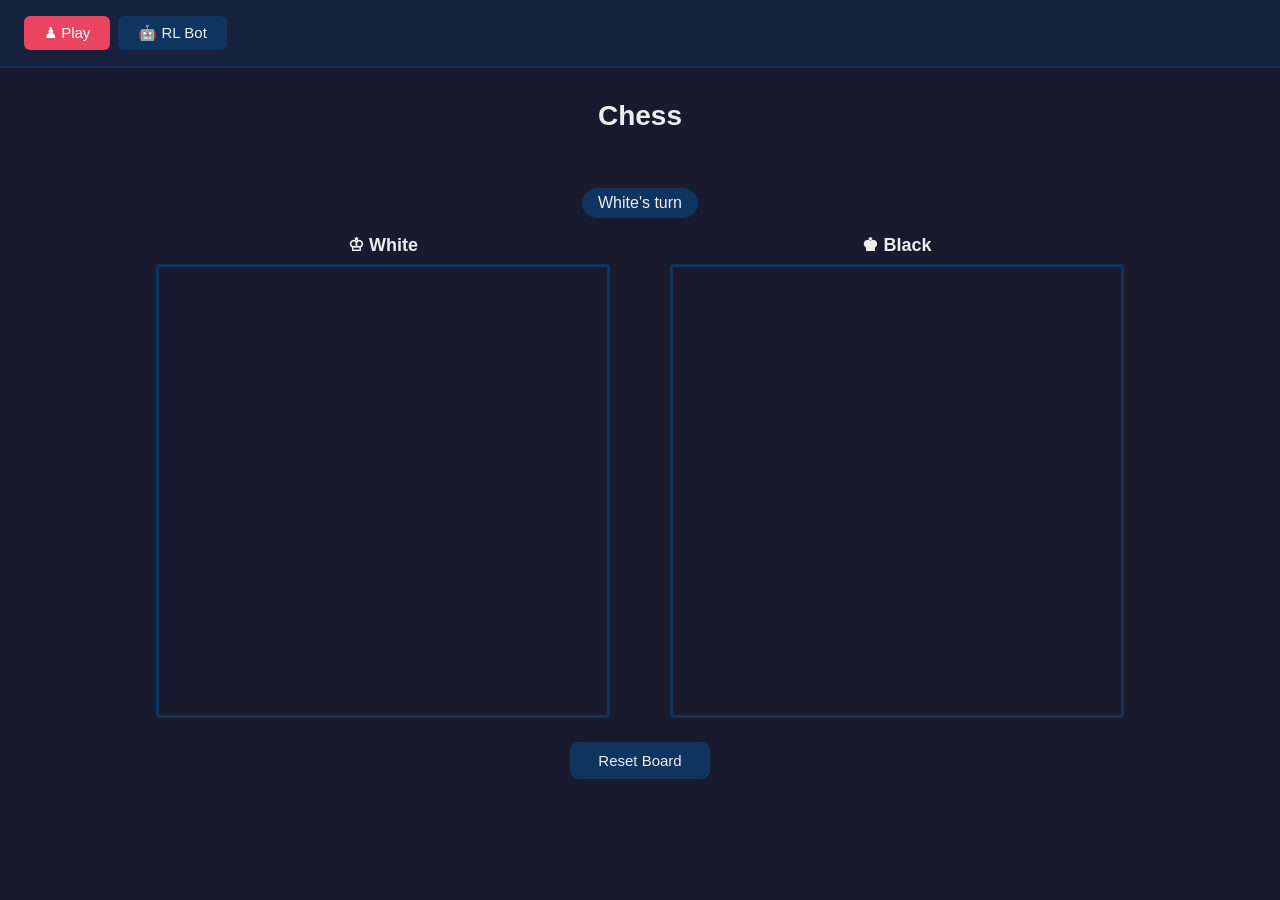
==== Game/index.html @ 16efe88f "FEN FORMAT" ====
<!DOCTYPE html>
<html lang="en">
<head>
  <meta charset="UTF-8">
  <meta name="viewport" content="width=device-width, initial-scale=1.0">
  <title>Chess</title>
  <style>
    * { box-sizing: border-box; margin: 0; padding: 0; }
    body {
      font-family: sans-serif;
      background: #1a1a2e;
      color: #eee;
      min-height: 100vh;
    }

    /* NAV */
    nav {
      display: flex;
      gap: 8px;
      padding: 16px 24px;
      background: #16213e;
      border-bottom: 2px solid #0f3460;
    }
    .nav-btn {
      padding: 8px 20px;
      border: none;
      border-radius: 6px;
      cursor: pointer;
      font-size: 15px;
      background: #0f3460;
      color: #eee;
      transition: background 0.2s;
    }
    .nav-btn.active { background: #e94560; color: white; }
    .nav-btn:hover:not(.active) { background: #1a4a8a; }

    /* PAGES */
    .page { display: none; padding: 32px; }
    .page.active { display: flex; flex-direction: column; align-items: center; }

    h1 { margin-bottom: 16px; font-size: 28px; }
    h2 { margin-bottom: 16px; font-size: 22px; }

    /* STATUS */
    #statusBar {
      font-size: 18px;
      margin-bottom: 12px;
      min-height: 28px;
      color: #eee;
    }
    #statusBar.check { color: orange; font-weight: bold; }
    #statusBar.checkmate { color: #e94560; font-weight: bold; }
    #statusBar.stalemate { color: steelblue; font-weight: bold; }

    /* TURN INDICATOR */
    #turnIndicator {
      font-size: 16px;
      margin-bottom: 16px;
      padding: 6px 16px;
      border-radius: 20px;
      background: #0f3460;
    }

    /* BOARDS */
    .boards-container {
      display: flex;
      gap: 60px;
      align-items: flex-start;
    }
    .board-wrapper {
      display: flex;
      flex-direction: column;
      align-items: center;
      gap: 8px;
    }
    .board-label {
      font-size: 18px;
      font-weight: bold;
    }
    .board {
      display: grid;
      grid-template-columns: repeat(8, 56px);
      grid-template-rows: repeat(8, 56px);
      border: 3px solid #0f3460;
      border-radius: 4px;
      overflow: hidden;
    }
    .cell {
      width: 56px;
      height: 56px;
      display: flex;
      align-items: center;
      justify-content: center;
      font-size: 36px;
      cursor: default;
    }
    .reset-container {
      margin-top: 24px;
    }
    .white { background-color: #f0d9b5; }
    .black { background-color: #b58863; }
    .cell[draggable="true"] { cursor: grab; }
    .drag-over { outline: 3px solid #4fc3f7; }
    .dragging { opacity: 0.4; }

    /* PROMOTION MODAL */
    #promotionModal {
      display: none;
      position: fixed;
      inset: 0;
      background: rgba(0,0,0,0.6);
      align-items: center;
      justify-content: center;
      z-index: 10;
    }
    #promotionModal.active { display: flex; }
    #promotionBox {
      background: #16213e;
      border: 2px solid #0f3460;
      border-radius: 12px;
      padding: 28px;
      text-align: center;
    }
    #promotionBox h2 { margin-bottom: 16px; color: #eee; }
    .promotion-options { display: flex; gap: 12px; justify-content: center; }
    .promotion-btn {
      font-size: 40px;
      width: 68px;
      height: 68px;
      border: 2px solid #0f3460;
      border-radius: 8px;
      cursor: pointer;
      background: #0f3460;
      color: white;
      transition: background 0.15s;
    }
    .promotion-btn:hover { background: #1a4a8a; }

    /* BOT PAGE */
    .bot-container {
      display: flex;
      flex-direction: column;
      align-items: center;
      gap: 24px;
      width: 100%;
      max-width: 600px;
    }
    .bot-section {
      background: #16213e;
      border: 1px solid #0f3460;
      border-radius: 10px;
      padding: 24px;
      width: 100%;
    }
    .bot-section h3 {
      margin-bottom: 16px;
      font-size: 18px;
      color: #4fc3f7;
      border-bottom: 1px solid #0f3460;
      padding-bottom: 8px;
    }
    .form-row {
      display: flex;
      align-items: center;
      justify-content: space-between;
      margin-bottom: 14px;
      gap: 16px;
    }
    .form-row label { font-size: 15px; color: #ccc; }
    .form-row input, .form-row select {
      background: #0f3460;
      border: 1px solid #1a4a8a;
      border-radius: 6px;
      color: #eee;
      padding: 6px 12px;
      font-size: 14px;
      width: 200px;
    }
    .form-row input[type="range"] {
      width: 160px;
      accent-color: #e94560;
    }
    .range-value {
      min-width: 32px;
      text-align: right;
      color: #e94560;
      font-weight: bold;
    }
    .btn {
      padding: 10px 28px;
      border: none;
      border-radius: 8px;
      font-size: 15px;
      cursor: pointer;
      transition: background 0.2s;
    }
    .btn-primary { background: #e94560; color: white; }
    .btn-primary:hover { background: #c73652; }
    .btn-secondary { background: #0f3460; color: #eee; }
    .btn-secondary:hover { background: #1a4a8a; }
    .btn-success { background: #2e7d32; color: white; }
    .btn-success:hover { background: #1b5e20; }

    .bot-status {
      padding: 12px 16px;
      border-radius: 8px;
      font-size: 14px;
      background: #0f3460;
      color: #ccc;
      width: 100%;
      min-height: 48px;
    }
    .bot-status.running { color: #4fc3f7; border-left: 3px solid #4fc3f7; }
    .bot-status.success { color: #81c784; border-left: 3px solid #81c784; }
    .bot-status.error { color: #e94560; border-left: 3px solid #e94560; }

    .training-controls {
      display: flex;
      gap: 10px;
      flex-wrap: wrap;
    }

    .stat-grid {
      display: grid;
      grid-template-columns: 1fr 1fr;
      gap: 10px;
    }
    .stat-box {
      background: #0f3460;
      border-radius: 8px;
      padding: 12px;
      text-align: center;
    }
    .stat-box .stat-value {
      font-size: 24px;
      font-weight: bold;
      color: #4fc3f7;
    }
    .stat-box .stat-label {
      font-size: 12px;
      color: #aaa;
      margin-top: 4px;
    }

    .color-selector {
      display: flex;
      gap: 10px;
    }
    .color-btn {
      padding: 8px 20px;
      border: 2px solid #0f3460;
      border-radius: 6px;
      cursor: pointer;
      font-size: 14px;
      background: #0f3460;
      color: #eee;
      transition: all 0.2s;
    }
    .color-btn.selected { border-color: #e94560; background: #e94560; }
  </style>
</head>
<body>

  <nav>
    <button class="nav-btn active" onclick="showPage('game')">♟ Play</button>
    <button class="nav-btn" onclick="showPage('bot')">🤖 RL Bot</button>
  </nav>

  <!-- GAME PAGE -->
  <div class="page active" id="page-game">
    <h1>Chess</h1>
    <div id="statusBar"></div>
    <div id="turnIndicator">White's turn</div>
    <div class="boards-container">
      <div class="board-wrapper">
        <div class="board-label">♔ White</div>
        <div class="board" id="boardWhite"></div>
      </div>
      <div class="board-wrapper">
        <div class="board-label">♚ Black</div>
        <div class="board" id="boardBlack"></div>
      </div>
    </div>
    <div class="reset-container">
      <button class="btn btn-secondary" id="resetBoardBtn">Reset Board</button>
    </div>
  </div>

  <!-- BOT PAGE -->
  <div class="page" id="page-bot">
    <h1>RL Bot Configuration</h1>
    <div class="bot-container">

      <!-- Model -->
      <div class="bot-section">
        <h3>Model</h3>
        <div class="form-row">
          <label>Algorithm</label>
          <select id="botAlgorithm">
            <option value="dqn">DQN</option>
            <option value="ppo">PPO</option>
            <option value="a3c">A3C</option>
            <option value="alphazero">AlphaZero-style MCTS</option>
          </select>
        </div>
        <div class="form-row">
          <label>Model file</label>
          <input type="text" id="modelPath" placeholder="models/chess_bot.pt" />
        </div>
        <div class="form-row">
          <label>Play as</label>
          <div class="color-selector">
            <button class="color-btn selected" id="colorW" onclick="selectColor('W')">White</button>
            <button class="color-btn" id="colorB" onclick="selectColor('B')">Black</button>
          </div>
        </div>
        <div class="form-row">
          <label></label>
          <div style="display:flex;gap:8px">
            <button class="btn btn-primary" onclick="loadBot()">Load Model</button>
            <button class="btn btn-secondary" onclick="resetBot()">Reset</button>
          </div>
        </div>
      </div>

      <!-- Training -->
      <div class="bot-section">
        <h3>Training</h3>
        <div class="form-row">
          <label>Episodes</label>
          <input type="number" id="trainEpisodes" value="1000" min="1" />
        </div>
        <div class="form-row">
          <label>Learning rate</label>
          <input type="number" id="learningRate" value="0.001" step="0.0001" min="0.00001" />
        </div>
        <div class="form-row">
          <label>Discount (γ)</label>
          <input type="range" id="gamma" min="0.8" max="0.999" step="0.001" value="0.99"
            oninput="document.getElementById('gammaVal').textContent=this.value" />
          <span class="range-value" id="gammaVal">0.99</span>
        </div>
        <div class="form-row">
          <label>Epsilon (ε)</label>
          <input type="range" id="epsilon" min="0.0" max="1.0" step="0.01" value="1.0"
            oninput="document.getElementById('epsilonVal').textContent=this.value" />
          <span class="range-value" id="epsilonVal">1.00</span>
        </div>
        <div class="form-row">
          <label>Batch size</label>
          <input type="number" id="batchSize" value="64" min="1" />
        </div>
        <div class="form-row">
          <label>Save every N episodes</label>
          <input type="number" id="saveInterval" value="100" min="1" />
        </div>
        <div class="training-controls">
          <button class="btn btn-success" onclick="startTraining()">▶ Start Training</button>
          <button class="btn btn-secondary" onclick="stopTraining()">⏹ Stop</button>
          <button class="btn btn-secondary" onclick="saveModel()">💾 Save Model</button>
        </div>
      </div>

      <!-- Stats -->
      <div class="bot-section">
        <h3>Training Stats</h3>
        <div class="stat-grid">
          <div class="stat-box">
            <div class="stat-value" id="statEpisode">0</div>
            <div class="stat-label">Episode</div>
          </div>
          <div class="stat-box">
            <div class="stat-value" id="statWinRate">0%</div>
            <div class="stat-label">Win Rate</div>
          </div>
          <div class="stat-box">
            <div class="stat-value" id="statAvgReward">0.00</div>
            <div class="stat-label">Avg Reward</div>
          </div>
          <div class="stat-box">
            <div class="stat-value" id="statEpsilon">1.00</div>
            <div class="stat-label">Current ε</div>
          </div>
        </div>
        <div class="bot-status" id="botStatus">No model loaded.</div>
      </div>

    </div>
  </div>

  <!-- PROMOTION MODAL -->
  <div id="promotionModal">
    <div id="promotionBox">
      <h2>Promote Pawn</h2>
      <div class="promotion-options" id="promotionOptions"></div>
    </div>
  </div>

  <script>
    // ─── PAGE NAV ───────────────────────────────────────────────────────────
    function showPage(name) {
      document.querySelectorAll('.page').forEach(p => p.classList.remove('active'));
      document.querySelectorAll('.nav-btn').forEach(b => b.classList.remove('active'));
      document.getElementById('page-' + name).classList.add('active');
      event.target.classList.add('active');
    }
    

    // ─── BOT PAGE ────────────────────────────────────────────────────────────
    let botColor = 'W';

    function selectColor(c) {
      botColor = c;
      document.getElementById('colorW').classList.toggle('selected', c === 'W');
      document.getElementById('colorB').classList.toggle('selected', c === 'B');
    }

    function setBotStatus(msg, type = '') {
      const el = document.getElementById('botStatus');
      el.textContent = msg;
      el.className = 'bot-status ' + type;
    }

    async function loadBot() {
      const path = document.getElementById('modelPath').value;
      const algo = document.getElementById('botAlgorithm').value;
      setBotStatus(`Loading ${algo} model from ${path || 'default path'}...`, 'running');
      try {
        const res = await fetch('http://127.0.0.1:5000/api/bot/load', {
          method: 'POST',
          headers: { 'Content-Type': 'application/json' },
          body: JSON.stringify({ path, algorithm: algo, color: botColor })
        });
        const data = await res.json();
        if (data.error) setBotStatus(data.error, 'error');
        else setBotStatus(data.message || 'Model loaded.', 'success');
      } catch {
        setBotStatus('Could not reach server.', 'error');
      }
    }

    function resetBot() {
      setBotStatus('Bot reset.', '');
      document.getElementById('statEpisode').textContent = '0';
      document.getElementById('statWinRate').textContent = '0%';
      document.getElementById('statAvgReward').textContent = '0.00';
      document.getElementById('statEpsilon').textContent = '1.00';
    }

    let trainingInterval = null;

    async function startTraining() {
      const config = {
        episodes: parseInt(document.getElementById('trainEpisodes').value),
        learning_rate: parseFloat(document.getElementById('learningRate').value),
        gamma: parseFloat(document.getElementById('gamma').value),
        epsilon: parseFloat(document.getElementById('epsilon').value),
        batch_size: parseInt(document.getElementById('batchSize').value),
        save_interval: parseInt(document.getElementById('saveInterval').value),
        algorithm: document.getElementById('botAlgorithm').value,
        color: botColor
      };

      setBotStatus('Training started...', 'running');

      try {
        await fetch('http://127.0.0.1:5000/api/bot/train/start', {
          method: 'POST',
          headers: { 'Content-Type': 'application/json' },
          body: JSON.stringify(config)
        });
      } catch {
        setBotStatus('Could not reach server.', 'error');
        return;
      }

      // Poll for stats every 2 seconds
      trainingInterval = setInterval(async () => {
        try {
          const res = await fetch('http://127.0.0.1:5000/api/bot/stats');
          const data = await res.json();
          if (data.episode !== undefined) {
            document.getElementById('statEpisode').textContent = data.episode;
            document.getElementById('statWinRate').textContent =
              (data.win_rate * 100).toFixed(1) + '%';
            document.getElementById('statAvgReward').textContent =
              data.avg_reward.toFixed(2);
            document.getElementById('statEpsilon').textContent =
              data.epsilon.toFixed(3);
            setBotStatus(`Training... episode ${data.episode}`, 'running');
            if (data.done) {
              clearInterval(trainingInterval);
              setBotStatus('Training complete!', 'success');
            }
          }
        } catch {}
      }, 2000);
    }

    async function stopTraining() {
      clearInterval(trainingInterval);
      try {
        await fetch('http://127.0.0.1:5000/api/bot/train/stop', { method: 'POST' });
      } catch {}
      setBotStatus('Training stopped.', '');
    }

    async function saveModel() {
      const path = document.getElementById('modelPath').value;
      setBotStatus('Saving model...', 'running');
      try {
        const res = await fetch('http://127.0.0.1:5000/api/bot/save', {
          method: 'POST',
          headers: { 'Content-Type': 'application/json' },
          body: JSON.stringify({ path })
        });
        const data = await res.json();
        if (data.error) setBotStatus(data.error, 'error');
        else setBotStatus(data.message || 'Model saved.', 'success');
      } catch {
        setBotStatus('Could not reach server.', 'error');
      }
    }

    // ─── GAME ────────────────────────────────────────────────────────────────
    (async () => {
      document.getElementById('resetBoardBtn').addEventListener('click', async () => {
        try {
          const response = await fetch('http://127.0.0.1:5000/api/reset', {
            method: 'POST',
            headers: { 'Content-Type': 'application/json' }
          });
          const data = await response.json();
          if (data.board) {
            currentTurn = 'W'; // Reset the turn to White
            renderBoth(data.board); // Re-render the board
            updateTurnIndicator(); // Update the turn indicator
            document.getElementById('statusBar').textContent = ''; // Clear the status bar
          } else if (data.error) {
            alert(data.error);
          }
        } catch (error) {
          console.error('Error resetting the board:', error);
          alert('Failed to reset the board. Please try again.');
        }
      });

      let currentTurn = 'W';

      async function fetchBoard() {
        const res = await fetch('http://127.0.0.1:5000/api/board');
        return await res.json();
      }

      function renderBoard(boardData, containerId, perspective) {
        const container = document.getElementById(containerId);
        container.innerHTML = '';
        const rows = perspective === 'W' ? [...boardData].reverse() : boardData;

        rows.forEach((row, rowIndex) => {
          row.forEach((cell, colIndex) => {
            const cellDiv = document.createElement('div');
            cellDiv.className = `cell ${((rowIndex + colIndex) % 2 === 0) ? 'white' : 'black'}`;

            const gridRow = perspective === 'W' ? (rowIndex) : (7 - rowIndex);

            if (cell !== ' ') {
              cellDiv.textContent = cell;

              const whitePieces = ['♚','♛','♜','♝','♞','♟'];
              const blackPieces = ['♔','♕','♖','♗','♘','♙'];
              const isWhitePiece = whitePieces.includes(cell);
              const isBlackPiece = blackPieces.includes(cell);

              const canDrag =
                (perspective === 'W' && isWhitePiece && currentTurn === 'W') ||
                (perspective === 'B' && isBlackPiece && currentTurn === 'B');

              if (canDrag) {
                cellDiv.draggable = true;
                cellDiv.addEventListener('dragstart', (e) => {
                  e.dataTransfer.setData('from-row', gridRow);
                  e.dataTransfer.setData('from-col', colIndex);
                  e.dataTransfer.setData('perspective', perspective);
                  cellDiv.classList.add('dragging');
                });
                cellDiv.addEventListener('dragend', () => {
                  cellDiv.classList.remove('dragging');
                });
              }
            }

            cellDiv.addEventListener('dragover', (e) => {
              e.preventDefault();
              cellDiv.classList.add('drag-over');
            });
            cellDiv.addEventListener('dragleave', () => {
              cellDiv.classList.remove('drag-over');
            });
            cellDiv.addEventListener('drop', async (e) => {
              e.preventDefault();
              cellDiv.classList.remove('drag-over');

              const fromRow = parseInt(e.dataTransfer.getData('from-row'));
              const fromCol = parseInt(e.dataTransfer.getData('from-col'));
              const dragPerspective = e.dataTransfer.getData('perspective');

              if (dragPerspective !== perspective) return;
              if (fromRow === gridRow && fromCol === colIndex) return;

              const res = await fetch('http://127.0.0.1:5000/api/move', {
                method: 'POST',
                headers: { 'Content-Type': 'application/json' },
                body: JSON.stringify({
                  from: [fromRow, fromCol],
                  to:   [gridRow, colIndex]
                })
              });

              //Call eval here to get new position evaluation

              const data = await res.json();
              if (data.error) {
                alert(data.error);
              } else if (data.promotion) {
                renderBoth(data.board);
                showPromotionPicker(data.board[gridRow][colIndex]);
              } else {
                currentTurn = currentTurn === 'W' ? 'B' : 'W';
                renderBoth(data.board);
                updateStatus(data);
                updateTurnIndicator();
              }
            });

            container.appendChild(cellDiv);
          });
        });
      }

      function renderBoth(boardData) {
        renderBoard(boardData, 'boardWhite', 'W');
        renderBoard(boardData, 'boardBlack', 'B');
      }

      function updateTurnIndicator() {
        document.getElementById('turnIndicator').textContent =
          currentTurn === 'W' ? "White's turn" : "Black's turn";
      }

      function updateStatus(data) {
        const bar = document.getElementById('statusBar');
        bar.className = '';
        if (data.checkmate) {
          const winner = data.checkmated_color === 'W' ? 'Black' : 'White';
          bar.textContent = `Checkmate! ${winner} wins!`;
          bar.className = 'checkmate';
        } else if (data.stalemate) {
          bar.textContent = "Stalemate! It's a draw!";
          bar.className = 'stalemate';
        } else if (data.check) {
          const inCheck = data.checked_color === 'B' ? 'Black' : 'White';
          bar.textContent = `${inCheck} is in check!`;
          bar.className = 'check';
        } else {
          bar.textContent = '';
        }
      }

      function showPromotionPicker(pawnIcon) {
        const isWhite = pawnIcon === '♟';
        const pieces = isWhite
          ? { queen: '♛', rook: '♜', bishop: '♝', knight: '♞' } 
          : { queen: '♕', rook: '♖', bishop: '♗', knight: '♘' };

        const modal = document.getElementById('promotionModal');
        const options = document.getElementById('promotionOptions');
        options.innerHTML = '';

        for (const [name, icon] of Object.entries(pieces)) {
          const btn = document.createElement('button');
          btn.className = 'promotion-btn';
          btn.textContent = icon;
          btn.title = name;
          btn.addEventListener('click', async () => {
            modal.classList.remove('active');
            const res = await fetch('http://127.0.0.1:5000/api/promote', {
              method: 'POST',
              headers: { 'Content-Type': 'application/json' },
              body: JSON.stringify({ piece: name })
            });
            const data = await res.json();
            if (data.error) {
              alert(data.error);
            } else {
              currentTurn = currentTurn === 'W' ? 'B' : 'W';
              renderBoth(data.board);
              updateStatus(data);
              updateTurnIndicator();
            }
          });
          options.appendChild(btn);
        }

        modal.classList.add('active');
      }

      const board = await fetchBoard();
      renderBoth(board);
    })();
  </script>
</body>
</html>
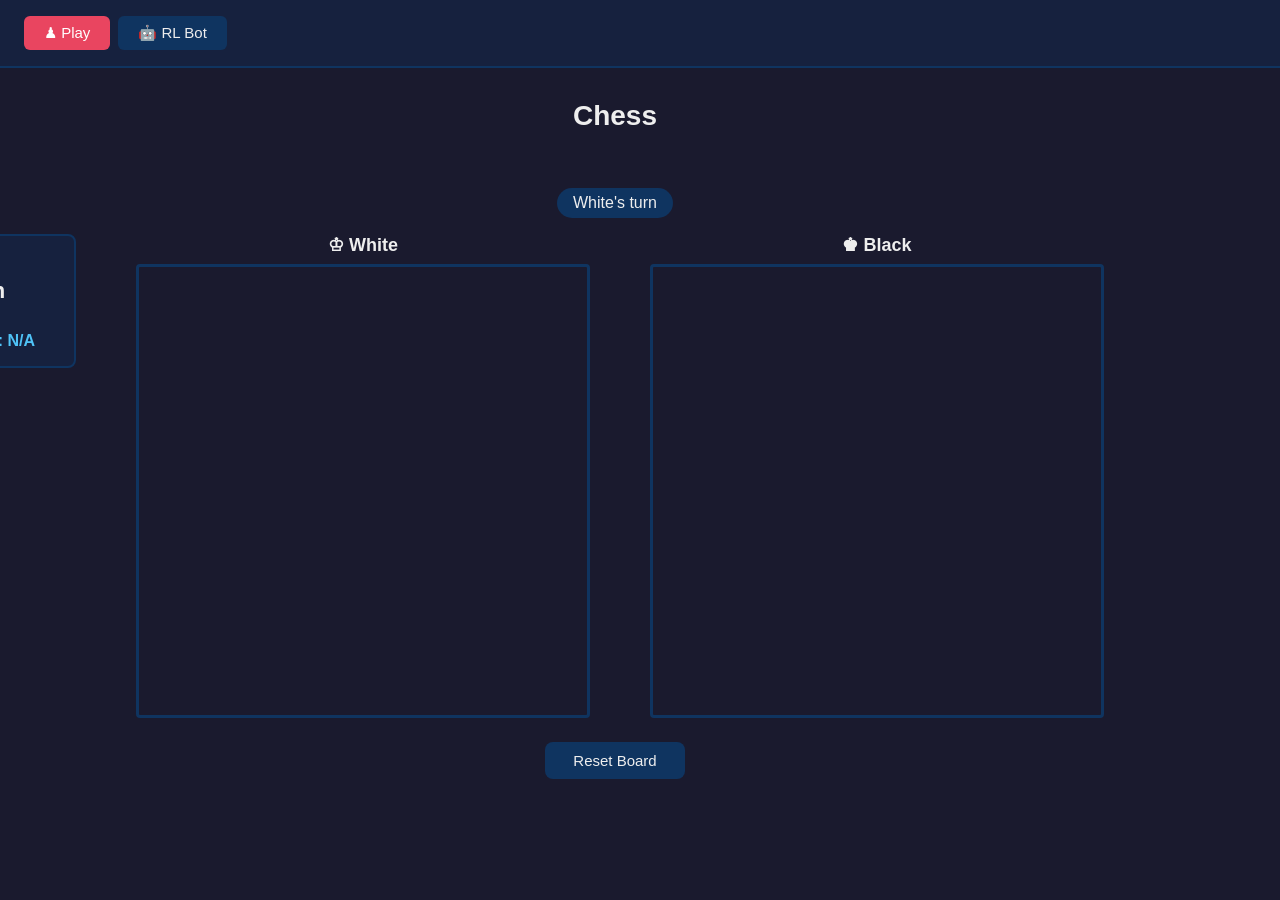
==== commit 7a8ae7cd: "ui fixes with eval showing" ====
--- a/Game/index.html
+++ b/Game/index.html
@@ -59,6 +59,7 @@
       padding: 6px 16px;
       border-radius: 20px;
       background: #0f3460;
+      margin-left: -50px;
     }
 
     /* BOARDS */
@@ -96,6 +97,7 @@
     }
     .reset-container {
       margin-top: 24px;
+      margin-left: -50px;
     }
     .white { background-color: #f0d9b5; }
     .black { background-color: #b58863; }
@@ -256,6 +258,32 @@
       color: #eee;
       transition: all 0.2s;
     }
+
+    .eval-wrapper {
+      display: flex;
+      flex-direction: column;
+      align-items: center;
+      gap: 12px;
+      padding: 16px;
+      background: #16213e;
+      border: 2px solid #0f3460;
+      border-radius: 8px;
+      color: #eee;
+      width: 200px;
+      margin-left: -300px;
+    }
+
+    .eval-result {
+      font-size: 16px;
+      font-weight: bold;
+      color: #4fc3f7;
+      text-align: center;
+    }
+
+    h1 {
+      position: relative;
+      left: -25px; /* Moves the element 50px to the left */
+    }
     .color-btn.selected { border-color: #e94560; background: #e94560; }
   </style>
 </head>
@@ -272,6 +300,13 @@
     <div id="statusBar"></div>
     <div id="turnIndicator">White's turn</div>
     <div class="boards-container">
+      <!-- Evaluation Section -->
+      <div class="eval-wrapper">
+        <h2>Match Evaluation</h2>
+        <div id="evalResult" class="eval-result">Evaluation: N/A</div>
+      </div>
+    
+      <!-- Boards -->
       <div class="board-wrapper">
         <div class="board-label">♔ White</div>
         <div class="board" id="boardWhite"></div>
@@ -397,12 +432,53 @@
   </div>
 
   <script>
+    const PIECE_IMAGES = {
+      'WK': 'static/pieces/wK.svg',
+      'WQ': 'static/pieces/wQ.svg',
+      'WR': 'static/pieces/wR.svg',
+      'WB': 'static/pieces/wB.svg',
+      'WN': 'static/pieces/wN.svg',
+      'WP': 'static/pieces/wP.svg',
+      'Bk': 'static/pieces/bK.svg',
+      'Bq': 'static/pieces/bQ.svg',
+      'Br': 'static/pieces/bR.svg',
+      'Bb': 'static/pieces/bB.svg',
+      'Bn': 'static/pieces/bN.svg',
+      'Bp': 'static/pieces/bP.svg',
+    };
+
+    function getPieceImage(fen, color) {
+      const key = color + fen;
+      console.log('Fetching image for:', key, '->', PIECE_IMAGES[key]);
+      return PIECE_IMAGES[key] || null;
+    }
+
     // ─── PAGE NAV ───────────────────────────────────────────────────────────
     function showPage(name) {
       document.querySelectorAll('.page').forEach(p => p.classList.remove('active'));
       document.querySelectorAll('.nav-btn').forEach(b => b.classList.remove('active'));
       document.getElementById('page-' + name).classList.add('active');
       event.target.classList.add('active');
+      updateEvaluation();
+    }
+
+    async function updateEvaluation() {
+      try {
+        const response = await fetch('http://127.0.0.1:5000/api/eval');
+        const data = await response.json();
+        if (data.evaluation) {
+          const evalResult = data.evaluation;
+          const evalText = evalResult.type === 'cp'
+            ? `Centipawns: ${evalResult.value}`
+            : `Mate in ${evalResult.value}`;
+          document.getElementById('evalResult').textContent = `Evaluation: ${evalText}`;
+        } else {
+          document.getElementById('evalResult').textContent = 'Evaluation: Error fetching evaluation';
+        }
+      } catch (error) {
+        console.error('Error fetching evaluation:', error);
+        document.getElementById('evalResult').textContent = 'Evaluation: Failed to fetch';
+      }
     }
     
 
@@ -557,24 +633,31 @@
         container.innerHTML = '';
         const rows = perspective === 'W' ? [...boardData].reverse() : boardData;
 
+        console.log("---------------NEW CALL RENDER BOARD--------------")
         rows.forEach((row, rowIndex) => {
           row.forEach((cell, colIndex) => {
             const cellDiv = document.createElement('div');
             cellDiv.className = `cell ${((rowIndex + colIndex) % 2 === 0) ? 'white' : 'black'}`;
 
-            const gridRow = perspective === 'W' ? (rowIndex) : (7 - rowIndex);
-
-            if (cell !== ' ') {
-              cellDiv.textContent = cell;
-
-              const whitePieces = ['♚','♛','♜','♝','♞','♟'];
-              const blackPieces = ['♔','♕','♖','♗','♘','♙'];
-              const isWhitePiece = whitePieces.includes(cell);
-              const isBlackPiece = blackPieces.includes(cell);
+            const gridRow = perspective === 'W' ? (7 - rowIndex) : rowIndex;
+            const fen = cell.fen;
+            // console.log(`Rendering cell at gridRow: ${gridRow}, colIndex: ${colIndex}, fen: ${fen}, color: ${cell.color}`);
+            const pieceColor = cell.color;
+
+            if (fen !== ' ') {
+              const imgSrc = getPieceImage(fen, pieceColor);
+              if (imgSrc) {
+                const img = document.createElement('img');
+                img.src = imgSrc;
+                img.style.width = '46px';
+                img.style.height = '46px';
+                img.style.pointerEvents = 'none';  // so drag events hit the cell, not the img
+                cellDiv.appendChild(img);
+              }
 
               const canDrag =
-                (perspective === 'W' && isWhitePiece && currentTurn === 'W') ||
-                (perspective === 'B' && isBlackPiece && currentTurn === 'B');
+                (perspective === 'W' && pieceColor === 'W' && currentTurn === 'W') ||
+                (perspective === 'B' && pieceColor === 'B' && currentTurn === 'B');
 
               if (canDrag) {
                 cellDiv.draggable = true;
@@ -617,14 +700,12 @@
                 })
               });
 
-              //Call eval here to get new position evaluation
-
               const data = await res.json();
               if (data.error) {
                 alert(data.error);
               } else if (data.promotion) {
                 renderBoth(data.board);
-                showPromotionPicker(data.board[gridRow][colIndex]);
+                showPromotionPicker(data.color);
               } else {
                 currentTurn = currentTurn === 'W' ? 'B' : 'W';
                 renderBoth(data.board);
@@ -641,6 +722,7 @@
       function renderBoth(boardData) {
         renderBoard(boardData, 'boardWhite', 'W');
         renderBoard(boardData, 'boardBlack', 'B');
+        updateEvaluation();
       }
 
       function updateTurnIndicator() {
@@ -667,27 +749,31 @@
         }
       }
 
-      function showPromotionPicker(pawnIcon) {
-        const isWhite = pawnIcon === '♟';
-        const pieces = isWhite
-          ? { queen: '♛', rook: '♜', bishop: '♝', knight: '♞' } 
-          : { queen: '♕', rook: '♖', bishop: '♗', knight: '♘' };
+      function showPromotionPicker(pieceColor) {
+        const pieces = pieceColor == 'W' ? ['Q', 'R', 'B', 'N'] : ['q', 'r', 'b', 'n'];
+        const names  = { Q: 'queen', R: 'rook', B: 'bishop', N: 'knight' };
 
         const modal = document.getElementById('promotionModal');
         const options = document.getElementById('promotionOptions');
         options.innerHTML = '';
-
-        for (const [name, icon] of Object.entries(pieces)) {
+        console.log("---------------NEW CALL PROMOTION--------------")
+        pieces.forEach(fen => {
           const btn = document.createElement('button');
           btn.className = 'promotion-btn';
-          btn.textContent = icon;
-          btn.title = name;
+
+          const img = document.createElement('img');
+          img.src = getPieceImage(fen, pieceColor);
+          img.style.width = '48px';
+          img.style.height = '48px';
+          btn.appendChild(img);
+          btn.title = names[fen.toUpperCase()];
+
           btn.addEventListener('click', async () => {
             modal.classList.remove('active');
             const res = await fetch('http://127.0.0.1:5000/api/promote', {
               method: 'POST',
               headers: { 'Content-Type': 'application/json' },
-              body: JSON.stringify({ piece: name })
+              body: JSON.stringify({ piece: names[fen.toUpperCase()] })
             });
             const data = await res.json();
             if (data.error) {
@@ -700,7 +786,7 @@
             }
           });
           options.appendChild(btn);
-        }
+        });
 
         modal.classList.add('active');
       }
@@ -710,4 +796,6 @@
     })();
   </script>
 </body>
-</html>+</html>
+
+
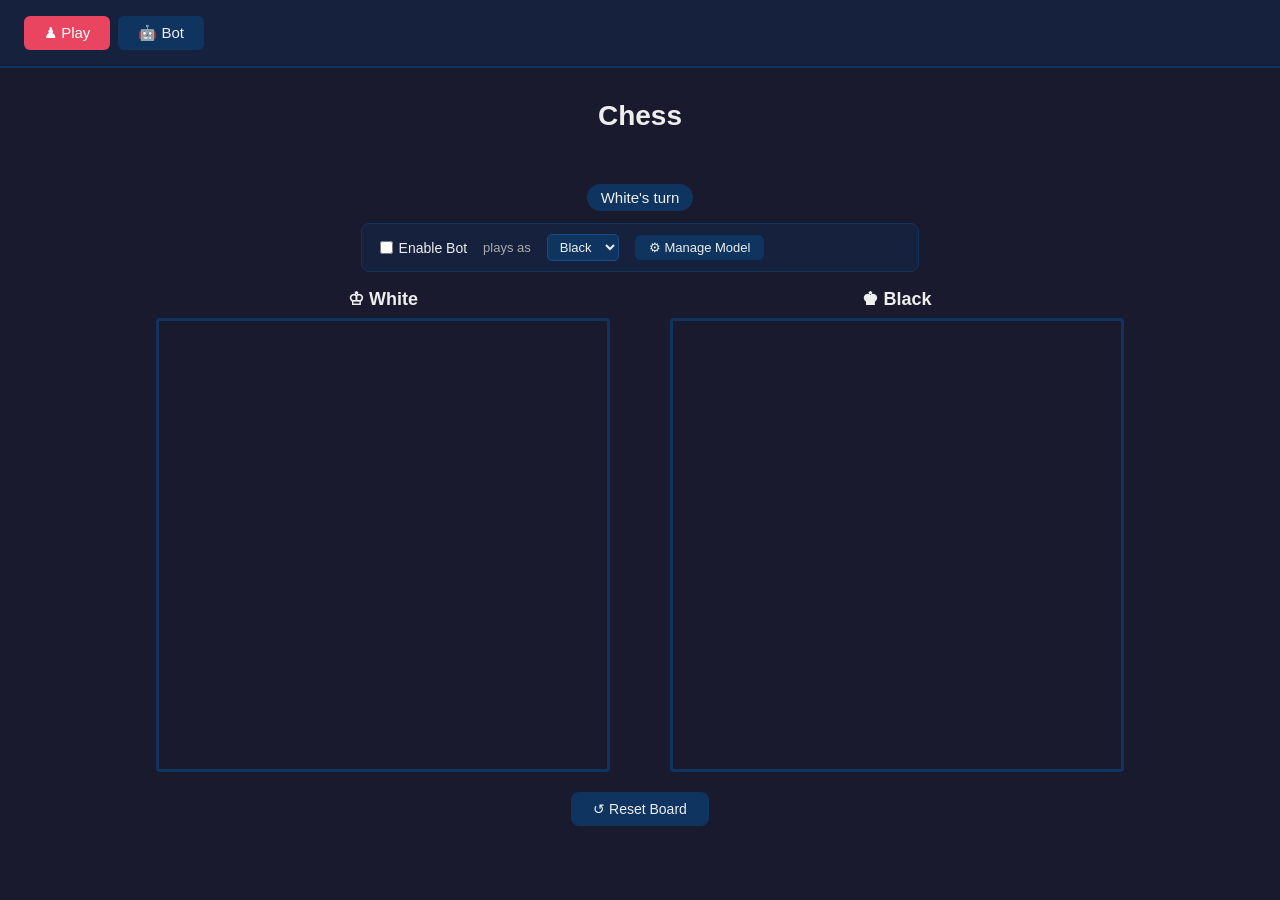
==== commit 984deab4: "missing_eval" ====
--- a/Game/index.html
+++ b/Game/index.html
@@ -6,796 +6,428 @@
   <title>Chess</title>
   <style>
     * { box-sizing: border-box; margin: 0; padding: 0; }
-    body {
-      font-family: sans-serif;
-      background: #1a1a2e;
-      color: #eee;
-      min-height: 100vh;
+    body { font-family: sans-serif; background: #1a1a2e; color: #eee; min-height: 100vh; }
+
+    nav { display:flex; gap:8px; padding:16px 24px; background:#16213e; border-bottom:2px solid #0f3460; }
+    .nav-btn { padding:8px 20px; border:none; border-radius:6px; cursor:pointer; font-size:15px; background:#0f3460; color:#eee; transition:background .2s; }
+    .nav-btn.active { background:#e94560; color:white; }
+    .nav-btn:hover:not(.active) { background:#1a4a8a; }
+
+    .page { display:none; padding:32px; }
+    .page.active { display:flex; flex-direction:column; align-items:center; }
+
+    h1 { margin-bottom:16px; font-size:28px; }
+    h2 { margin-bottom:12px; font-size:20px; }
+
+    #statusBar { font-size:18px; margin-bottom:8px; min-height:28px; }
+    #statusBar.check     { color:orange; font-weight:bold; }
+    #statusBar.checkmate { color:#e94560; font-weight:bold; }
+    #statusBar.stalemate { color:steelblue; font-weight:bold; }
+
+    #turnIndicator { font-size:15px; margin-bottom:12px; padding:5px 14px; border-radius:20px; background:#0f3460; }
+
+    /* Bot panel — sits between status and boards */
+    .bot-panel {
+      display:flex; align-items:center; gap:16px; flex-wrap:wrap;
+      background:#16213e; border:1px solid #0f3460; border-radius:8px;
+      padding:10px 18px; margin-bottom:16px; width:fit-content;
     }
-
-    /* NAV */
-    nav {
-      display: flex;
-      gap: 8px;
-      padding: 16px 24px;
-      background: #16213e;
-      border-bottom: 2px solid #0f3460;
-    }
-    .nav-btn {
-      padding: 8px 20px;
-      border: none;
-      border-radius: 6px;
-      cursor: pointer;
-      font-size: 15px;
-      background: #0f3460;
-      color: #eee;
-      transition: background 0.2s;
-    }
-    .nav-btn.active { background: #e94560; color: white; }
-    .nav-btn:hover:not(.active) { background: #1a4a8a; }
-
-    /* PAGES */
-    .page { display: none; padding: 32px; }
-    .page.active { display: flex; flex-direction: column; align-items: center; }
-
-    h1 { margin-bottom: 16px; font-size: 28px; }
-    h2 { margin-bottom: 16px; font-size: 22px; }
-
-    /* STATUS */
-    #statusBar {
-      font-size: 18px;
-      margin-bottom: 12px;
-      min-height: 28px;
-      color: #eee;
-    }
-    #statusBar.check { color: orange; font-weight: bold; }
-    #statusBar.checkmate { color: #e94560; font-weight: bold; }
-    #statusBar.stalemate { color: steelblue; font-weight: bold; }
-
-    /* TURN INDICATOR */
-    #turnIndicator {
-      font-size: 16px;
-      margin-bottom: 16px;
-      padding: 6px 16px;
-      border-radius: 20px;
-      background: #0f3460;
-      margin-left: -50px;
-    }
-
-    /* BOARDS */
-    .boards-container {
-      display: flex;
-      gap: 60px;
-      align-items: flex-start;
-    }
-    .board-wrapper {
-      display: flex;
-      flex-direction: column;
-      align-items: center;
-      gap: 8px;
-    }
-    .board-label {
-      font-size: 18px;
-      font-weight: bold;
-    }
-    .board {
-      display: grid;
-      grid-template-columns: repeat(8, 56px);
-      grid-template-rows: repeat(8, 56px);
-      border: 3px solid #0f3460;
-      border-radius: 4px;
-      overflow: hidden;
-    }
-    .cell {
-      width: 56px;
-      height: 56px;
-      display: flex;
-      align-items: center;
-      justify-content: center;
-      font-size: 36px;
-      cursor: default;
-    }
-    .reset-container {
-      margin-top: 24px;
-      margin-left: -50px;
-    }
-    .white { background-color: #f0d9b5; }
-    .black { background-color: #b58863; }
-    .cell[draggable="true"] { cursor: grab; }
-    .drag-over { outline: 3px solid #4fc3f7; }
-    .dragging { opacity: 0.4; }
-
-    /* PROMOTION MODAL */
-    #promotionModal {
-      display: none;
-      position: fixed;
-      inset: 0;
-      background: rgba(0,0,0,0.6);
-      align-items: center;
-      justify-content: center;
-      z-index: 10;
-    }
-    #promotionModal.active { display: flex; }
-    #promotionBox {
-      background: #16213e;
-      border: 2px solid #0f3460;
-      border-radius: 12px;
-      padding: 28px;
-      text-align: center;
-    }
-    #promotionBox h2 { margin-bottom: 16px; color: #eee; }
-    .promotion-options { display: flex; gap: 12px; justify-content: center; }
-    .promotion-btn {
-      font-size: 40px;
-      width: 68px;
-      height: 68px;
-      border: 2px solid #0f3460;
-      border-radius: 8px;
-      cursor: pointer;
-      background: #0f3460;
-      color: white;
-      transition: background 0.15s;
-    }
-    .promotion-btn:hover { background: #1a4a8a; }
-
-    /* BOT PAGE */
-    .bot-container {
-      display: flex;
-      flex-direction: column;
-      align-items: center;
-      gap: 24px;
-      width: 100%;
-      max-width: 600px;
-    }
-    .bot-section {
-      background: #16213e;
-      border: 1px solid #0f3460;
-      border-radius: 10px;
-      padding: 24px;
-      width: 100%;
-    }
-    .bot-section h3 {
-      margin-bottom: 16px;
-      font-size: 18px;
-      color: #4fc3f7;
-      border-bottom: 1px solid #0f3460;
-      padding-bottom: 8px;
-    }
-    .form-row {
-      display: flex;
-      align-items: center;
-      justify-content: space-between;
-      margin-bottom: 14px;
-      gap: 16px;
-    }
-    .form-row label { font-size: 15px; color: #ccc; }
-    .form-row input, .form-row select {
-      background: #0f3460;
-      border: 1px solid #1a4a8a;
-      border-radius: 6px;
-      color: #eee;
-      padding: 6px 12px;
-      font-size: 14px;
-      width: 200px;
-    }
-    .form-row input[type="range"] {
-      width: 160px;
-      accent-color: #e94560;
-    }
-    .range-value {
-      min-width: 32px;
-      text-align: right;
-      color: #e94560;
-      font-weight: bold;
-    }
-    .btn {
-      padding: 10px 28px;
-      border: none;
-      border-radius: 8px;
-      font-size: 15px;
-      cursor: pointer;
-      transition: background 0.2s;
-    }
-    .btn-primary { background: #e94560; color: white; }
-    .btn-primary:hover { background: #c73652; }
-    .btn-secondary { background: #0f3460; color: #eee; }
-    .btn-secondary:hover { background: #1a4a8a; }
-    .btn-success { background: #2e7d32; color: white; }
-    .btn-success:hover { background: #1b5e20; }
-
-    .bot-status {
-      padding: 12px 16px;
-      border-radius: 8px;
-      font-size: 14px;
-      background: #0f3460;
-      color: #ccc;
-      width: 100%;
-      min-height: 48px;
-    }
-    .bot-status.running { color: #4fc3f7; border-left: 3px solid #4fc3f7; }
-    .bot-status.success { color: #81c784; border-left: 3px solid #81c784; }
-    .bot-status.error { color: #e94560; border-left: 3px solid #e94560; }
-
-    .training-controls {
-      display: flex;
-      gap: 10px;
-      flex-wrap: wrap;
-    }
-
-    .stat-grid {
-      display: grid;
-      grid-template-columns: 1fr 1fr;
-      gap: 10px;
-    }
-    .stat-box {
-      background: #0f3460;
-      border-radius: 8px;
-      padding: 12px;
-      text-align: center;
-    }
-    .stat-box .stat-value {
-      font-size: 24px;
-      font-weight: bold;
-      color: #4fc3f7;
-    }
-    .stat-box .stat-label {
-      font-size: 12px;
-      color: #aaa;
-      margin-top: 4px;
-    }
-
-    .color-selector {
-      display: flex;
-      gap: 10px;
-    }
-    .color-btn {
-      padding: 8px 20px;
-      border: 2px solid #0f3460;
-      border-radius: 6px;
-      cursor: pointer;
-      font-size: 14px;
-      background: #0f3460;
-      color: #eee;
-      transition: all 0.2s;
-    }
-
-    .eval-wrapper {
-      display: flex;
-      flex-direction: column;
-      align-items: center;
-      gap: 12px;
-      padding: 16px;
-      background: #16213e;
-      border: 2px solid #0f3460;
-      border-radius: 8px;
-      color: #eee;
-      width: 200px;
-      margin-left: -300px;
-    }
-
-    .eval-result {
-      font-size: 16px;
-      font-weight: bold;
-      color: #4fc3f7;
-      text-align: center;
-    }
-
-    h1 {
-      position: relative;
-      left: -25px; /* Moves the element 50px to the left */
-    }
-    .color-btn.selected { border-color: #e94560; background: #e94560; }
+    .bot-panel label { display:flex; align-items:center; gap:6px; cursor:pointer; font-size:14px; }
+    .bot-panel select { background:#0f3460; border:1px solid #1a4a8a; border-radius:5px; color:#eee; padding:4px 8px; font-size:13px; }
+    .bot-panel .btn-sm { padding:5px 14px; border:none; border-radius:6px; cursor:pointer; font-size:13px; }
+    .btn-sm.primary { background:#e94560; color:white; }
+    .btn-sm.secondary { background:#0f3460; color:#eee; }
+    .btn-sm.secondary:hover { background:#1a4a8a; }
+    #botIndicator { font-size:13px; color:#4fc3f7; min-width:120px; }
+
+    .boards-container { display:flex; gap:60px; align-items:flex-start; }
+    .board-wrapper    { display:flex; flex-direction:column; align-items:center; gap:8px; }
+    .board-label      { font-size:18px; font-weight:bold; }
+    .board { display:grid; grid-template-columns:repeat(8,56px); grid-template-rows:repeat(8,56px); border:3px solid #0f3460; border-radius:4px; overflow:hidden; }
+    .cell  { width:56px; height:56px; display:flex; align-items:center; justify-content:center; }
+    .white { background-color:#f0d9b5; } .black { background-color:#b58863; }
+    .cell[draggable="true"] { cursor:grab; }
+    .drag-over { outline:3px solid #4fc3f7; }
+    .dragging  { opacity:.4; }
+
+    .bottom-row { display:flex; gap:16px; align-items:center; margin-top:20px; }
+    .btn { padding:9px 22px; border:none; border-radius:8px; font-size:14px; cursor:pointer; }
+    .btn.secondary { background:#0f3460; color:#eee; }
+    .btn.secondary:hover { background:#1a4a8a; }
+
+    /* Promotion modal */
+    #promotionModal { display:none; position:fixed; inset:0; background:rgba(0,0,0,.6); align-items:center; justify-content:center; z-index:10; }
+    #promotionModal.active { display:flex; }
+    #promotionBox { background:#16213e; border:2px solid #0f3460; border-radius:12px; padding:28px; text-align:center; }
+    #promotionBox h2 { margin-bottom:16px; }
+    .promotion-options { display:flex; gap:12px; justify-content:center; }
+    .promotion-btn { width:68px; height:68px; border:2px solid #0f3460; border-radius:8px; cursor:pointer; background:#0f3460; display:flex; align-items:center; justify-content:center; }
+    .promotion-btn:hover { background:#1a4a8a; }
+
+    /* Bot management page */
+    .bot-container { display:flex; flex-direction:column; gap:20px; width:100%; max-width:560px; }
+    .bot-section { background:#16213e; border:1px solid #0f3460; border-radius:10px; padding:22px; }
+    .bot-section h3 { margin-bottom:14px; font-size:17px; color:#4fc3f7; border-bottom:1px solid #0f3460; padding-bottom:8px; }
+    .form-row { display:flex; align-items:center; justify-content:space-between; margin-bottom:12px; gap:12px; }
+    .form-row label { font-size:14px; color:#ccc; }
+    .form-row input, .form-row select { background:#0f3460; border:1px solid #1a4a8a; border-radius:6px; color:#eee; padding:6px 10px; font-size:13px; width:220px; }
+    .form-row input[type=file] { padding:4px; }
+    .row-btns { display:flex; gap:8px; }
+    .btn-primary  { background:#e94560; color:white; border:none; border-radius:7px; padding:9px 22px; font-size:14px; cursor:pointer; }
+    .btn-primary:hover  { background:#c73652; }
+    .btn-secondary { background:#0f3460; color:#eee; border:none; border-radius:7px; padding:9px 22px; font-size:14px; cursor:pointer; }
+    .btn-secondary:hover { background:#1a4a8a; }
+    .bot-status { padding:10px 14px; border-radius:7px; font-size:13px; background:#0f3460; color:#ccc; margin-top:8px; min-height:40px; }
+    .bot-status.running { color:#4fc3f7; border-left:3px solid #4fc3f7; }
+    .bot-status.success { color:#81c784; border-left:3px solid #81c784; }
+    .bot-status.error   { color:#e94560; border-left:3px solid #e94560; }
+    .info-box { background:#0f3460; border-radius:8px; padding:14px; font-size:13px; color:#aaa; line-height:1.6; }
+    .info-box code { color:#4fc3f7; font-family:monospace; }
   </style>
 </head>
 <body>
 
-  <nav>
-    <button class="nav-btn active" onclick="showPage('game')">♟ Play</button>
-    <button class="nav-btn" onclick="showPage('bot')">🤖 RL Bot</button>
-  </nav>
-
-  <!-- GAME PAGE -->
-  <div class="page active" id="page-game">
-    <h1>Chess</h1>
-    <div id="statusBar"></div>
-    <div id="turnIndicator">White's turn</div>
-    <div class="boards-container">
-      <!-- Evaluation Section -->
-      <div class="eval-wrapper">
-        <h2>Match Evaluation</h2>
-        <div id="evalResult" class="eval-result">Evaluation: N/A</div>
+<nav>
+  <button class="nav-btn active" onclick="showPage('game',this)">♟ Play</button>
+  <button class="nav-btn" onclick="showPage('bot',this)">🤖 Bot</button>
+</nav>
+
+<!-- ── GAME PAGE ─────────────────────────────────────────────────────── -->
+<div class="page active" id="page-game">
+  <h1>Chess</h1>
+  <div id="statusBar"></div>
+  <div id="turnIndicator">White's turn</div>
+
+  <!-- Bot control panel -->
+  <div class="bot-panel">
+    <label><input type="checkbox" id="botEnabled" onchange="onBotToggle()"> Enable Bot</label>
+    <span style="font-size:13px;color:#aaa">plays as</span>
+    <select id="botPlayColor" onchange="onBotColorChange()">
+      <option value="B">Black</option>
+      <option value="W">White</option>
+    </select>
+    <button class="btn-sm secondary" onclick="showPage('bot', document.querySelectorAll('.nav-btn')[1])">⚙ Manage Model</button>
+    <span id="botIndicator"></span>
+  </div>
+
+  <div class="boards-container">
+    <div class="board-wrapper">
+      <div class="board-label">♔ White</div>
+      <div class="board" id="boardWhite"></div>
+    </div>
+    <div class="board-wrapper">
+      <div class="board-label">♚ Black</div>
+      <div class="board" id="boardBlack"></div>
+    </div>
+  </div>
+
+  <div class="bottom-row">
+    <button class="btn secondary" id="resetBoardBtn">↺ Reset Board</button>
+  </div>
+</div>
+
+<!-- ── BOT MANAGEMENT PAGE ───────────────────────────────────────────── -->
+<div class="page" id="page-bot">
+  <h1>Bot Management</h1>
+  <div class="bot-container">
+
+    <div class="bot-section">
+      <h3>Load Model</h3>
+      <div class="form-row">
+        <label>Upload .pth file</label>
+        <input type="file" id="modelFile" accept=".pth">
       </div>
-    
-      <!-- Boards -->
-      <div class="board-wrapper">
-        <div class="board-label">♔ White</div>
-        <div class="board" id="boardWhite"></div>
+      <div class="form-row">
+        <label>Bot plays as</label>
+        <select id="uploadColor">
+          <option value="B">Black</option>
+          <option value="W">White</option>
+        </select>
       </div>
-      <div class="board-wrapper">
-        <div class="board-label">♚ Black</div>
-        <div class="board" id="boardBlack"></div>
+      <div class="row-btns" style="margin-top:8px">
+        <button class="btn-primary" onclick="uploadAndLoad()">Upload & Load</button>
+      </div>
+      <div style="margin-top:14px;border-top:1px solid #0f3460;padding-top:14px">
+        <div class="form-row">
+          <label>or load from path</label>
+          <input type="text" id="modelPath" placeholder="models/chess_bot.pth">
+        </div>
+        <div class="form-row">
+          <label>Bot plays as</label>
+          <select id="pathColor">
+            <option value="B">Black</option>
+            <option value="W">White</option>
+          </select>
+        </div>
+        <div class="row-btns">
+          <button class="btn-secondary" onclick="loadFromPath()">Load from Path</button>
+        </div>
+      </div>
+      <div class="bot-status" id="botStatus">No model loaded.</div>
+    </div>
+
+    <div class="bot-section">
+      <h3>Training</h3>
+      <div class="info-box">
+        Training is done by running <code>python rllearn.py</code> directly.<br><br>
+        The script trains against Stockfish (depth 15) using off-policy Q-learning with a deep residual network, and learns from both the agent's and the opponent's moves. It auto-saves every 20 episodes to <code>models/chess_bot.pth</code>. Press <code>Ctrl+C</code> to stop and save.
       </div>
     </div>
-    <div class="reset-container">
-      <button class="btn btn-secondary" id="resetBoardBtn">Reset Board</button>
-    </div>
+
   </div>
-
-  <!-- BOT PAGE -->
-  <div class="page" id="page-bot">
-    <h1>RL Bot Configuration</h1>
-    <div class="bot-container">
-
-      <!-- Model -->
-      <div class="bot-section">
-        <h3>Model</h3>
-        <div class="form-row">
-          <label>Algorithm</label>
-          <select id="botAlgorithm">
-            <option value="dqn">DQN</option>
-            <option value="ppo">PPO</option>
-            <option value="a3c">A3C</option>
-            <option value="alphazero">AlphaZero-style MCTS</option>
-          </select>
-        </div>
-        <div class="form-row">
-          <label>Model file</label>
-          <input type="text" id="modelPath" placeholder="models/chess_bot.pt" />
-        </div>
-        <div class="form-row">
-          <label>Play as</label>
-          <div class="color-selector">
-            <button class="color-btn selected" id="colorW" onclick="selectColor('W')">White</button>
-            <button class="color-btn" id="colorB" onclick="selectColor('B')">Black</button>
-          </div>
-        </div>
-        <div class="form-row">
-          <label></label>
-          <div style="display:flex;gap:8px">
-            <button class="btn btn-primary" onclick="loadBot()">Load Model</button>
-            <button class="btn btn-secondary" onclick="resetBot()">Reset</button>
-          </div>
-        </div>
-      </div>
-
-      <!-- Training -->
-      <div class="bot-section">
-        <h3>Training</h3>
-        <div class="form-row">
-          <label>Episodes</label>
-          <input type="number" id="trainEpisodes" value="1000" min="1" />
-        </div>
-        <div class="form-row">
-          <label>Learning rate</label>
-          <input type="number" id="learningRate" value="0.001" step="0.0001" min="0.00001" />
-        </div>
-        <div class="form-row">
-          <label>Discount (γ)</label>
-          <input type="range" id="gamma" min="0.8" max="0.999" step="0.001" value="0.99"
-            oninput="document.getElementById('gammaVal').textContent=this.value" />
-          <span class="range-value" id="gammaVal">0.99</span>
-        </div>
-        <div class="form-row">
-          <label>Epsilon (ε)</label>
-          <input type="range" id="epsilon" min="0.0" max="1.0" step="0.01" value="1.0"
-            oninput="document.getElementById('epsilonVal').textContent=this.value" />
-          <span class="range-value" id="epsilonVal">1.00</span>
-        </div>
-        <div class="form-row">
-          <label>Batch size</label>
-          <input type="number" id="batchSize" value="64" min="1" />
-        </div>
-        <div class="form-row">
-          <label>Save every N episodes</label>
-          <input type="number" id="saveInterval" value="100" min="1" />
-        </div>
-        <div class="training-controls">
-          <button class="btn btn-success" onclick="startTraining()">▶ Start Training</button>
-          <button class="btn btn-secondary" onclick="stopTraining()">⏹ Stop</button>
-          <button class="btn btn-secondary" onclick="saveModel()">💾 Save Model</button>
-        </div>
-      </div>
-
-      <!-- Stats -->
-      <div class="bot-section">
-        <h3>Training Stats</h3>
-        <div class="stat-grid">
-          <div class="stat-box">
-            <div class="stat-value" id="statEpisode">0</div>
-            <div class="stat-label">Episode</div>
-          </div>
-          <div class="stat-box">
-            <div class="stat-value" id="statWinRate">0%</div>
-            <div class="stat-label">Win Rate</div>
-          </div>
-          <div class="stat-box">
-            <div class="stat-value" id="statAvgReward">0.00</div>
-            <div class="stat-label">Avg Reward</div>
-          </div>
-          <div class="stat-box">
-            <div class="stat-value" id="statEpsilon">1.00</div>
-            <div class="stat-label">Current ε</div>
-          </div>
-        </div>
-        <div class="bot-status" id="botStatus">No model loaded.</div>
-      </div>
-
-    </div>
+</div>
+
+<!-- ── PROMOTION MODAL ───────────────────────────────────────────────── -->
+<div id="promotionModal">
+  <div id="promotionBox">
+    <h2>Promote Pawn</h2>
+    <div class="promotion-options" id="promotionOptions"></div>
   </div>
-
-  <!-- PROMOTION MODAL -->
-  <div id="promotionModal">
-    <div id="promotionBox">
-      <h2>Promote Pawn</h2>
-      <div class="promotion-options" id="promotionOptions"></div>
-    </div>
-  </div>
-
-  <script>
-    const PIECE_IMAGES = {
-      'WK': 'static/pieces/wK.svg',
-      'WQ': 'static/pieces/wQ.svg',
-      'WR': 'static/pieces/wR.svg',
-      'WB': 'static/pieces/wB.svg',
-      'WN': 'static/pieces/wN.svg',
-      'WP': 'static/pieces/wP.svg',
-      'Bk': 'static/pieces/bK.svg',
-      'Bq': 'static/pieces/bQ.svg',
-      'Br': 'static/pieces/bR.svg',
-      'Bb': 'static/pieces/bB.svg',
-      'Bn': 'static/pieces/bN.svg',
-      'Bp': 'static/pieces/bP.svg',
-    };
-
-    function getPieceImage(fen, color) {
-      const key = color + fen;
-      console.log('Fetching image for:', key, '->', PIECE_IMAGES[key]);
-      return PIECE_IMAGES[key] || null;
+</div>
+
+<script>
+const PIECE_IMAGES = {
+  'WK':'static/pieces/wK.svg','WQ':'static/pieces/wQ.svg','WR':'static/pieces/wR.svg',
+  'WB':'static/pieces/wB.svg','WN':'static/pieces/wN.svg','WP':'static/pieces/wP.svg',
+  'BK':'static/pieces/bK.svg','BQ':'static/pieces/bQ.svg','BR':'static/pieces/bR.svg',
+  'BB':'static/pieces/bB.svg','BN':'static/pieces/bN.svg','BP':'static/pieces/bP.svg',
+};
+function imgSrc(fen, color) { return PIECE_IMAGES[color + fen.toUpperCase()] || null; }
+
+// ── Page nav ────────────────────────────────────────────────────────────
+function showPage(name, btn) {
+  document.querySelectorAll('.page').forEach(p => p.classList.remove('active'));
+  document.querySelectorAll('.nav-btn').forEach(b => b.classList.remove('active'));
+  document.getElementById('page-' + name).classList.add('active');
+  if (btn) btn.classList.add('active');
+}
+
+// ── Bot management page functions ───────────────────────────────────────
+function setBotStatus(msg, type='') {
+  const el = document.getElementById('botStatus');
+  el.textContent = msg; el.className = 'bot-status ' + type;
+}
+
+async function uploadAndLoad() {
+  const file  = document.getElementById('modelFile').files[0];
+  const color = document.getElementById('uploadColor').value;
+  if (!file) { setBotStatus('No file selected.', 'error'); return; }
+  const fd = new FormData();
+  fd.append('model', file); fd.append('color', color);
+  setBotStatus('Uploading...', 'running');
+  try {
+    const d = await fetch('http://127.0.0.1:5000/api/bot/upload', {method:'POST',body:fd}).then(r=>r.json());
+    if (d.error) { setBotStatus(d.error,'error'); return; }
+    setBotStatus(d.message, 'success');
+    // Sync game page bot color selector
+    document.getElementById('botPlayColor').value = color;
+    await maybeTriggerBotMove();
+  } catch { setBotStatus('Upload failed.','error'); }
+}
+
+async function loadFromPath() {
+  const path  = document.getElementById('modelPath').value;
+  const color = document.getElementById('pathColor').value;
+  setBotStatus('Loading...', 'running');
+  try {
+    const d = await fetch('http://127.0.0.1:5000/api/bot/load',{
+      method:'POST', headers:{'Content-Type':'application/json'},
+      body: JSON.stringify({path, color})
+    }).then(r=>r.json());
+    if (d.error) { setBotStatus(d.error,'error'); return; }
+    setBotStatus(d.message,'success');
+    document.getElementById('botPlayColor').value = color;
+    await maybeTriggerBotMove();
+  } catch { setBotStatus('Could not reach server.','error'); }
+}
+
+// ── Game ─────────────────────────────────────────────────────────────────
+let currentTurn = 'W';
+
+function onBotToggle()       { renderBothCurrent(); maybeTriggerBotMove(); }
+function onBotColorChange()  { renderBothCurrent(); maybeTriggerBotMove(); }
+
+let _cachedBoard = null;
+function renderBothCurrent() { if (_cachedBoard) renderBoth(_cachedBoard); }
+
+async function maybeTriggerBotMove() {
+  const enabled  = document.getElementById('botEnabled').checked;
+  const botColor = document.getElementById('botPlayColor').value;
+  if (!enabled || currentTurn !== botColor) return;
+
+  const ind = document.getElementById('botIndicator');
+  ind.textContent = '🤔 Thinking…';
+  try {
+    const mv = await fetch(`http://127.0.0.1:5000/api/bot/move?color=${botColor}`).then(r=>r.json());
+    if (mv.error) { ind.textContent = `Bot error: ${mv.error}`; return; }
+
+    const data = await fetch('http://127.0.0.1:5000/api/move',{
+      method:'POST', headers:{'Content-Type':'application/json'},
+      body: JSON.stringify({from: mv.from, to: mv.to})
+    }).then(r=>r.json());
+
+    if (data.error) { ind.textContent = `Invalid: ${data.error}`; return; }
+
+    if (data.promotion) {
+      // Bot always promotes to queen
+      const pd = await fetch('http://127.0.0.1:5000/api/promote',{
+        method:'POST', headers:{'Content-Type':'application/json'},
+        body: JSON.stringify({piece:'queen'})
+      }).then(r=>r.json());
+      currentTurn = currentTurn==='W'?'B':'W';
+      renderBoth(pd.board); updateStatus(pd); updateTurnIndicator();
+    } else {
+      currentTurn = currentTurn==='W'?'B':'W';
+      renderBoth(data.board); updateStatus(data); updateTurnIndicator();
     }
-
-    // ─── PAGE NAV ───────────────────────────────────────────────────────────
-    function showPage(name) {
-      document.querySelectorAll('.page').forEach(p => p.classList.remove('active'));
-      document.querySelectorAll('.nav-btn').forEach(b => b.classList.remove('active'));
-      document.getElementById('page-' + name).classList.add('active');
-      event.target.classList.add('active');
-      updateEvaluation();
-    }
-
-    async function updateEvaluation() {
-      try {
-        const response = await fetch('http://127.0.0.1:5000/api/eval');
-        const data = await response.json();
-        if (data.evaluation) {
-          const evalResult = data.evaluation;
-          const evalText = evalResult.type === 'cp'
-            ? `Centipawns: ${evalResult.value}`
-            : `Mate in ${evalResult.value}`;
-          document.getElementById('evalResult').textContent = `Evaluation: ${evalText}`;
+  } catch { ind.textContent = 'Bot failed.'; }
+  ind.textContent = '';
+}
+
+function renderBoard(boardData, containerId, perspective) {
+  const container = document.getElementById(containerId);
+  container.innerHTML = '';
+  const rows = perspective==='W' ? [...boardData].reverse() : boardData;
+
+  const botEnabled  = document.getElementById('botEnabled').checked;
+  const botPlayColor = document.getElementById('botPlayColor').value;
+
+  rows.forEach((row, rowIndex) => {
+    row.forEach((cell, colIndex) => {
+      const div = document.createElement('div');
+      div.className = `cell ${(rowIndex+colIndex)%2===0?'white':'black'}`;
+      const gridRow = perspective==='W' ? 7-rowIndex : rowIndex;
+      const { fen, color: pc } = cell;
+
+      if (fen !== ' ') {
+        const src = imgSrc(fen, pc);
+        if (src) {
+          const img = document.createElement('img');
+          img.src = src; img.style.cssText = 'width:46px;height:46px;pointer-events:none';
+          div.appendChild(img);
+        }
+
+        // Disable drag if it's the bot's color
+        const botOwns = botEnabled && botPlayColor === pc;
+        const canDrag = !botOwns &&
+          ((perspective==='W' && pc==='W' && currentTurn==='W') ||
+           (perspective==='B' && pc==='B' && currentTurn==='B'));
+
+        if (canDrag) {
+          div.draggable = true;
+          div.addEventListener('dragstart', e => {
+            e.dataTransfer.setData('from-row', gridRow);
+            e.dataTransfer.setData('from-col', colIndex);
+            e.dataTransfer.setData('persp', perspective);
+            div.classList.add('dragging');
+          });
+          div.addEventListener('dragend', () => div.classList.remove('dragging'));
+        }
+      }
+
+      div.addEventListener('dragover',  e => { e.preventDefault(); div.classList.add('drag-over'); });
+      div.addEventListener('dragleave', ()=> div.classList.remove('drag-over'));
+      div.addEventListener('drop', async e => {
+        e.preventDefault(); div.classList.remove('drag-over');
+        const fromRow  = parseInt(e.dataTransfer.getData('from-row'));
+        const fromCol  = parseInt(e.dataTransfer.getData('from-col'));
+        const persp    = e.dataTransfer.getData('persp');
+        if (persp !== perspective || (fromRow===gridRow && fromCol===colIndex)) return;
+
+        const data = await fetch('http://127.0.0.1:5000/api/move',{
+          method:'POST', headers:{'Content-Type':'application/json'},
+          body: JSON.stringify({from:[fromRow,fromCol], to:[gridRow,colIndex]})
+        }).then(r=>r.json());
+
+        if (data.error) { alert(data.error); return; }
+        if (data.promotion) {
+          renderBoth(data.board);
+          showPromotionPicker(data.color);
         } else {
-          document.getElementById('evalResult').textContent = 'Evaluation: Error fetching evaluation';
-        }
-      } catch (error) {
-        console.error('Error fetching evaluation:', error);
-        document.getElementById('evalResult').textContent = 'Evaluation: Failed to fetch';
-      }
-    }
-    
-
-    // ─── BOT PAGE ────────────────────────────────────────────────────────────
-    let botColor = 'W';
-
-    function selectColor(c) {
-      botColor = c;
-      document.getElementById('colorW').classList.toggle('selected', c === 'W');
-      document.getElementById('colorB').classList.toggle('selected', c === 'B');
-    }
-
-    function setBotStatus(msg, type = '') {
-      const el = document.getElementById('botStatus');
-      el.textContent = msg;
-      el.className = 'bot-status ' + type;
-    }
-
-    async function loadBot() {
-      const path = document.getElementById('modelPath').value;
-      const algo = document.getElementById('botAlgorithm').value;
-      setBotStatus(`Loading ${algo} model from ${path || 'default path'}...`, 'running');
-      try {
-        const res = await fetch('http://127.0.0.1:5000/api/bot/load', {
-          method: 'POST',
-          headers: { 'Content-Type': 'application/json' },
-          body: JSON.stringify({ path, algorithm: algo, color: botColor })
-        });
-        const data = await res.json();
-        if (data.error) setBotStatus(data.error, 'error');
-        else setBotStatus(data.message || 'Model loaded.', 'success');
-      } catch {
-        setBotStatus('Could not reach server.', 'error');
-      }
-    }
-
-    function resetBot() {
-      setBotStatus('Bot reset.', '');
-      document.getElementById('statEpisode').textContent = '0';
-      document.getElementById('statWinRate').textContent = '0%';
-      document.getElementById('statAvgReward').textContent = '0.00';
-      document.getElementById('statEpsilon').textContent = '1.00';
-    }
-
-    let trainingInterval = null;
-
-    async function startTraining() {
-      const config = {
-        episodes: parseInt(document.getElementById('trainEpisodes').value),
-        learning_rate: parseFloat(document.getElementById('learningRate').value),
-        gamma: parseFloat(document.getElementById('gamma').value),
-        epsilon: parseFloat(document.getElementById('epsilon').value),
-        batch_size: parseInt(document.getElementById('batchSize').value),
-        save_interval: parseInt(document.getElementById('saveInterval').value),
-        algorithm: document.getElementById('botAlgorithm').value,
-        color: botColor
-      };
-
-      setBotStatus('Training started...', 'running');
-
-      try {
-        await fetch('http://127.0.0.1:5000/api/bot/train/start', {
-          method: 'POST',
-          headers: { 'Content-Type': 'application/json' },
-          body: JSON.stringify(config)
-        });
-      } catch {
-        setBotStatus('Could not reach server.', 'error');
-        return;
-      }
-
-      // Poll for stats every 2 seconds
-      trainingInterval = setInterval(async () => {
-        try {
-          const res = await fetch('http://127.0.0.1:5000/api/bot/stats');
-          const data = await res.json();
-          if (data.episode !== undefined) {
-            document.getElementById('statEpisode').textContent = data.episode;
-            document.getElementById('statWinRate').textContent =
-              (data.win_rate * 100).toFixed(1) + '%';
-            document.getElementById('statAvgReward').textContent =
-              data.avg_reward.toFixed(2);
-            document.getElementById('statEpsilon').textContent =
-              data.epsilon.toFixed(3);
-            setBotStatus(`Training... episode ${data.episode}`, 'running');
-            if (data.done) {
-              clearInterval(trainingInterval);
-              setBotStatus('Training complete!', 'success');
-            }
-          }
-        } catch {}
-      }, 2000);
-    }
-
-    async function stopTraining() {
-      clearInterval(trainingInterval);
-      try {
-        await fetch('http://127.0.0.1:5000/api/bot/train/stop', { method: 'POST' });
-      } catch {}
-      setBotStatus('Training stopped.', '');
-    }
-
-    async function saveModel() {
-      const path = document.getElementById('modelPath').value;
-      setBotStatus('Saving model...', 'running');
-      try {
-        const res = await fetch('http://127.0.0.1:5000/api/bot/save', {
-          method: 'POST',
-          headers: { 'Content-Type': 'application/json' },
-          body: JSON.stringify({ path })
-        });
-        const data = await res.json();
-        if (data.error) setBotStatus(data.error, 'error');
-        else setBotStatus(data.message || 'Model saved.', 'success');
-      } catch {
-        setBotStatus('Could not reach server.', 'error');
-      }
-    }
-
-    // ─── GAME ────────────────────────────────────────────────────────────────
-    (async () => {
-      document.getElementById('resetBoardBtn').addEventListener('click', async () => {
-        try {
-          const response = await fetch('http://127.0.0.1:5000/api/reset', {
-            method: 'POST',
-            headers: { 'Content-Type': 'application/json' }
-          });
-          const data = await response.json();
-          if (data.board) {
-            currentTurn = 'W'; // Reset the turn to White
-            renderBoth(data.board); // Re-render the board
-            updateTurnIndicator(); // Update the turn indicator
-            document.getElementById('statusBar').textContent = ''; // Clear the status bar
-          } else if (data.error) {
-            alert(data.error);
-          }
-        } catch (error) {
-          console.error('Error resetting the board:', error);
-          alert('Failed to reset the board. Please try again.');
+          currentTurn = currentTurn==='W'?'B':'W';
+          renderBoth(data.board); updateStatus(data); updateTurnIndicator();
+          await maybeTriggerBotMove();
         }
       });
 
-      let currentTurn = 'W';
-
-      async function fetchBoard() {
-        const res = await fetch('http://127.0.0.1:5000/api/board');
-        return await res.json();
-      }
-
-      function renderBoard(boardData, containerId, perspective) {
-        const container = document.getElementById(containerId);
-        container.innerHTML = '';
-        const rows = perspective === 'W' ? [...boardData].reverse() : boardData;
-
-        console.log("---------------NEW CALL RENDER BOARD--------------")
-        rows.forEach((row, rowIndex) => {
-          row.forEach((cell, colIndex) => {
-            const cellDiv = document.createElement('div');
-            cellDiv.className = `cell ${((rowIndex + colIndex) % 2 === 0) ? 'white' : 'black'}`;
-
-            const gridRow = perspective === 'W' ? (7 - rowIndex) : rowIndex;
-            const fen = cell.fen;
-            // console.log(`Rendering cell at gridRow: ${gridRow}, colIndex: ${colIndex}, fen: ${fen}, color: ${cell.color}`);
-            const pieceColor = cell.color;
-
-            if (fen !== ' ') {
-              const imgSrc = getPieceImage(fen, pieceColor);
-              if (imgSrc) {
-                const img = document.createElement('img');
-                img.src = imgSrc;
-                img.style.width = '46px';
-                img.style.height = '46px';
-                img.style.pointerEvents = 'none';  // so drag events hit the cell, not the img
-                cellDiv.appendChild(img);
-              }
-
-              const canDrag =
-                (perspective === 'W' && pieceColor === 'W' && currentTurn === 'W') ||
-                (perspective === 'B' && pieceColor === 'B' && currentTurn === 'B');
-
-              if (canDrag) {
-                cellDiv.draggable = true;
-                cellDiv.addEventListener('dragstart', (e) => {
-                  e.dataTransfer.setData('from-row', gridRow);
-                  e.dataTransfer.setData('from-col', colIndex);
-                  e.dataTransfer.setData('perspective', perspective);
-                  cellDiv.classList.add('dragging');
-                });
-                cellDiv.addEventListener('dragend', () => {
-                  cellDiv.classList.remove('dragging');
-                });
-              }
-            }
-
-            cellDiv.addEventListener('dragover', (e) => {
-              e.preventDefault();
-              cellDiv.classList.add('drag-over');
-            });
-            cellDiv.addEventListener('dragleave', () => {
-              cellDiv.classList.remove('drag-over');
-            });
-            cellDiv.addEventListener('drop', async (e) => {
-              e.preventDefault();
-              cellDiv.classList.remove('drag-over');
-
-              const fromRow = parseInt(e.dataTransfer.getData('from-row'));
-              const fromCol = parseInt(e.dataTransfer.getData('from-col'));
-              const dragPerspective = e.dataTransfer.getData('perspective');
-
-              if (dragPerspective !== perspective) return;
-              if (fromRow === gridRow && fromCol === colIndex) return;
-
-              const res = await fetch('http://127.0.0.1:5000/api/move', {
-                method: 'POST',
-                headers: { 'Content-Type': 'application/json' },
-                body: JSON.stringify({
-                  from: [fromRow, fromCol],
-                  to:   [gridRow, colIndex]
-                })
-              });
-
-              const data = await res.json();
-              if (data.error) {
-                alert(data.error);
-              } else if (data.promotion) {
-                renderBoth(data.board);
-                showPromotionPicker(data.color);
-              } else {
-                currentTurn = currentTurn === 'W' ? 'B' : 'W';
-                renderBoth(data.board);
-                updateStatus(data);
-                updateTurnIndicator();
-              }
-            });
-
-            container.appendChild(cellDiv);
-          });
-        });
-      }
-
-      function renderBoth(boardData) {
-        renderBoard(boardData, 'boardWhite', 'W');
-        renderBoard(boardData, 'boardBlack', 'B');
-        updateEvaluation();
-      }
-
-      function updateTurnIndicator() {
-        document.getElementById('turnIndicator').textContent =
-          currentTurn === 'W' ? "White's turn" : "Black's turn";
-      }
-
-      function updateStatus(data) {
-        const bar = document.getElementById('statusBar');
-        bar.className = '';
-        if (data.checkmate) {
-          const winner = data.checkmated_color === 'W' ? 'Black' : 'White';
-          bar.textContent = `Checkmate! ${winner} wins!`;
-          bar.className = 'checkmate';
-        } else if (data.stalemate) {
-          bar.textContent = "Stalemate! It's a draw!";
-          bar.className = 'stalemate';
-        } else if (data.check) {
-          const inCheck = data.checked_color === 'B' ? 'Black' : 'White';
-          bar.textContent = `${inCheck} is in check!`;
-          bar.className = 'check';
-        } else {
-          bar.textContent = '';
-        }
-      }
-
-      function showPromotionPicker(pieceColor) {
-        const pieces = pieceColor == 'W' ? ['Q', 'R', 'B', 'N'] : ['q', 'r', 'b', 'n'];
-        const names  = { Q: 'queen', R: 'rook', B: 'bishop', N: 'knight' };
-
-        const modal = document.getElementById('promotionModal');
-        const options = document.getElementById('promotionOptions');
-        options.innerHTML = '';
-        console.log("---------------NEW CALL PROMOTION--------------")
-        pieces.forEach(fen => {
-          const btn = document.createElement('button');
-          btn.className = 'promotion-btn';
-
-          const img = document.createElement('img');
-          img.src = getPieceImage(fen, pieceColor);
-          img.style.width = '48px';
-          img.style.height = '48px';
-          btn.appendChild(img);
-          btn.title = names[fen.toUpperCase()];
-
-          btn.addEventListener('click', async () => {
-            modal.classList.remove('active');
-            const res = await fetch('http://127.0.0.1:5000/api/promote', {
-              method: 'POST',
-              headers: { 'Content-Type': 'application/json' },
-              body: JSON.stringify({ piece: names[fen.toUpperCase()] })
-            });
-            const data = await res.json();
-            if (data.error) {
-              alert(data.error);
-            } else {
-              currentTurn = currentTurn === 'W' ? 'B' : 'W';
-              renderBoth(data.board);
-              updateStatus(data);
-              updateTurnIndicator();
-            }
-          });
-          options.appendChild(btn);
-        });
-
-        modal.classList.add('active');
-      }
-
-      const board = await fetchBoard();
-      renderBoth(board);
-    })();
-  </script>
+      container.appendChild(div);
+    });
+  });
+}
+
+function renderBoth(boardData) {
+  _cachedBoard = boardData;
+  renderBoard(boardData, 'boardWhite', 'W');
+  renderBoard(boardData, 'boardBlack', 'B');
+}
+
+function updateTurnIndicator() {
+  document.getElementById('turnIndicator').textContent =
+    currentTurn==='W' ? "White's turn" : "Black's turn";
+}
+
+function updateStatus(data) {
+  const bar = document.getElementById('statusBar');
+  bar.className = '';
+  if (data.checkmate) {
+    bar.textContent = `Checkmate! ${data.checkmated_color==='W'?'Black':'White'} wins!`;
+    bar.className = 'checkmate';
+  } else if (data.stalemate) {
+    bar.textContent = "Stalemate — draw!"; bar.className = 'stalemate';
+  } else if (data.check) {
+    bar.textContent = `${data.checked_color==='B'?'Black':'White'} is in check!`;
+    bar.className = 'check';
+  }
+}
+
+function showPromotionPicker(pieceColor) {
+  const fens  = pieceColor==='W' ? ['Q','R','B','N'] : ['q','r','b','n'];
+  const names = {Q:'queen',R:'rook',B:'bishop',N:'knight'};
+  const modal = document.getElementById('promotionModal');
+  const opts  = document.getElementById('promotionOptions');
+  opts.innerHTML = '';
+  fens.forEach(fen => {
+    const btn = document.createElement('button');
+    btn.className = 'promotion-btn';
+    const img = document.createElement('img');
+    img.src = imgSrc(fen, pieceColor);
+    img.style.cssText = 'width:48px;height:48px';
+    btn.appendChild(img);
+    btn.addEventListener('click', async () => {
+      modal.classList.remove('active');
+      const data = await fetch('http://127.0.0.1:5000/api/promote',{
+        method:'POST', headers:{'Content-Type':'application/json'},
+        body: JSON.stringify({piece: names[fen.toUpperCase()]})
+      }).then(r=>r.json());
+      if (data.error) { alert(data.error); return; }
+      currentTurn = currentTurn==='W'?'B':'W';
+      renderBoth(data.board); updateStatus(data); updateTurnIndicator();
+      await maybeTriggerBotMove();
+    });
+    opts.appendChild(btn);
+  });
+  modal.classList.add('active');
+}
+
+// ── Reset ────────────────────────────────────────────────────────────────
+document.getElementById('resetBoardBtn').addEventListener('click', async () => {
+  const data = await fetch('http://127.0.0.1:5000/api/reset',{
+    method:'POST', headers:{'Content-Type':'application/json'}
+  }).then(r=>r.json());
+  if (data.error) { alert(data.error); return; }
+  currentTurn = 'W';
+  document.getElementById('statusBar').textContent = '';
+  document.getElementById('statusBar').className   = '';
+  renderBoth(data.board); updateTurnIndicator();
+  await maybeTriggerBotMove();   // trigger white bot on reset if enabled
+});
+
+// ── Init ─────────────────────────────────────────────────────────────────
+(async () => {
+  const board = await fetch('http://127.0.0.1:5000/api/board').then(r=>r.json());
+  renderBoth(board);
+  await maybeTriggerBotMove();   // trigger white bot on page load if enabled
+})();
+</script>
 </body>
-</html>
-
-
+</html>
